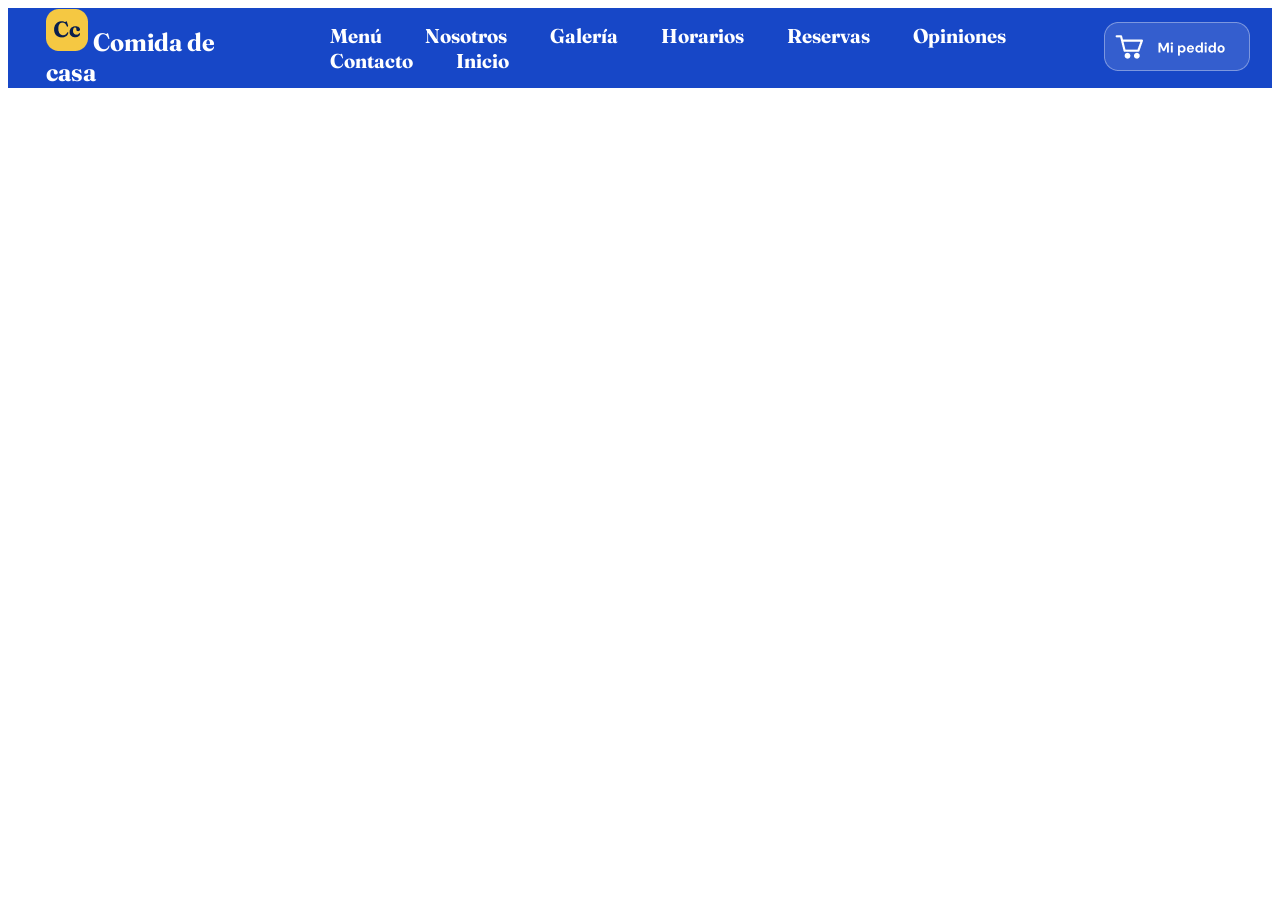
==== index.html @ 41321567 "Finalizacion 16 de Nov" ====
<!DOCTYPE html>
<html lang="en">
<head>
    <meta charset="UTF-8">
    <meta name="viewport" content="width=device-width, initial-scale=1.0">
    <title>Proyecto Final</title>
    <link rel="stylesheet" href="css/styles.css">
    
</head>
<body>
    <div class="container">
        <header class="header">
            <h1 class="logo">
                <img src="assets/icons/Logo.png" alt="Logo de la empresa">
                Comida de casa
            </h1>
            <nav>
                <ul>
                    <a class="texto">Menú</a>
                    <a class="texto">Nosotros</a>
                    <a class="texto">Galería</a>
                    <a class="texto">Horarios</a>
                    <a class="texto">Reservas</a>
                    <a class="texto">Opiniones</a>
                    <a class="texto">Contacto</a>
                    <a class="texto">Inicio</a>
                </ul>
            </nav>
            <button class="boton">
                <img src="assets/icons/Mi pedido.png" alt="Mi pedido">
            </button>
        </header>
        <main class="main">
    </div>
</body>
</html>
---- css/styles.css ----
@font-face {
    font-family: 'Fraunces';
    src: url('../assets/fonts/Fraunces/static/Fraunces_72pt-Bold.ttf') format('truetype');
}
.container {
    display: grid;
    grid-template-areas:
        "header"
        "main"
        "footer";
    grid-template-columns: auto;
    grid-template-rows: auto;
}
.header {
    background-color: #1747C7;
    display: flex;
    grid-area: header;
    margin: 0;
    align-items: center;
    font-family: 'Fraunces', sans-serif;
    width: 100%;
    height: 80px;
    display: flex;
    justify-content: space-between;
}
.main {
    grid-area: main;
    background-color: #1747C7;
}
.footer {
    grid-area: footer;
    background-color: #552906;
    color: white;
    text-align: center;
}
.texto {
    color: white;
    font-size: 20px;
    text-align: center;
    font-style: bold;
    margin: 20px;
}
.logo {
    color: white;
    font-size: 25px;
    margin: 1cm;
}
.boton{
    background-color: #1747C7;
    color: white;
    border: none;
    padding: 10px 20px;
    text-align: right;
    display: inline-block;
    font-size: 16px;
    margin: 4px 2px;
}
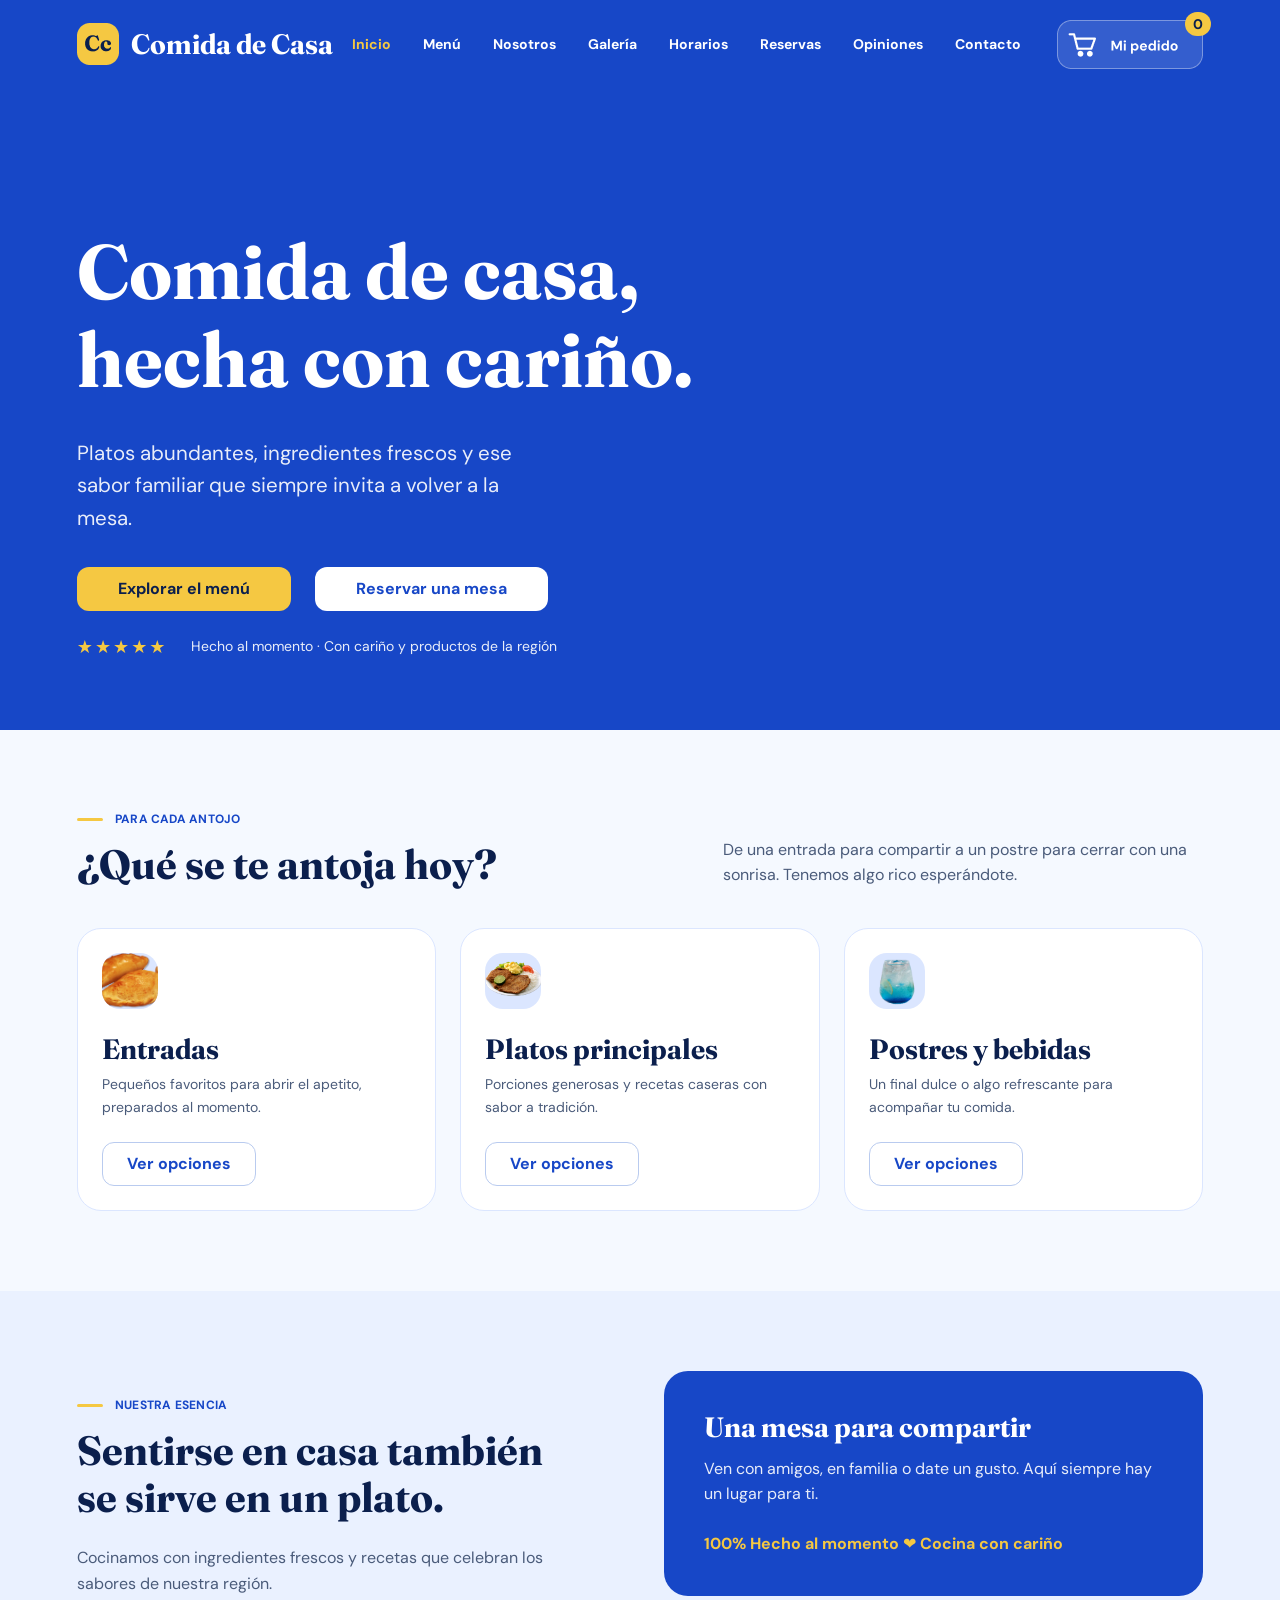
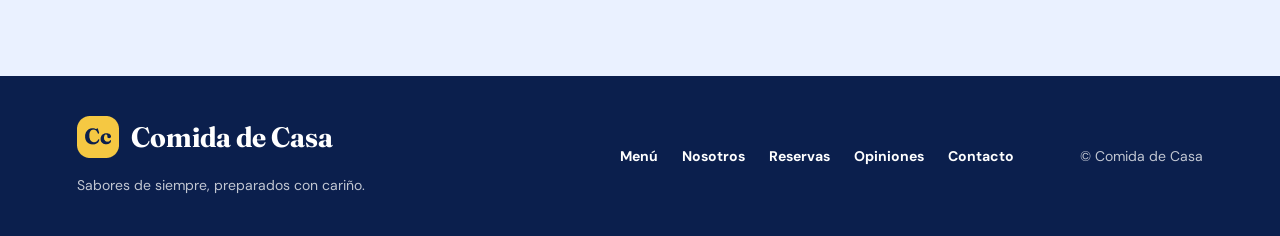
==== commit 36127eb1: "Proyecto Final" ====
--- a/index.html
+++ b/index.html
@@ -1,37 +1,121 @@
 <!DOCTYPE html>
-<html lang="en">
+<html lang="es">
 <head>
     <meta charset="UTF-8">
     <meta name="viewport" content="width=device-width, initial-scale=1.0">
-    <title>Proyecto Final</title>
+    <title>Proyecto</title>
     <link rel="stylesheet" href="css/styles.css">
-    
 </head>
 <body>
     <div class="container">
         <header class="header">
-            <h1 class="logo">
-                <img src="assets/icons/Logo.png" alt="Logo de la empresa">
-                Comida de casa
-            </h1>
-            <nav>
-                <ul>
-                    <a class="texto">Menú</a>
-                    <a class="texto">Nosotros</a>
-                    <a class="texto">Galería</a>
-                    <a class="texto">Horarios</a>
-                    <a class="texto">Reservas</a>
-                    <a class="texto">Opiniones</a>
-                    <a class="texto">Contacto</a>
-                    <a class="texto">Inicio</a>
-                </ul>
+            <a class="logo" href="index.html">
+                <img src="assets/icons/Logo.png" width="42" height="42">
+                <span>Comida de Casa</span>
+            </a>
+            <input class="nav-check sr-only" type="checkbox" id="nav-check" aria-label="Abrir menú">
+            <label class="nav-toggle" for="nav-check">
+                <svg width="22" height="22" viewBox="0 0 24 24" fill="none" stroke="currentColor" stroke-width="2.2" stroke-linecap="round" aria-hidden="true"><path d="M4 7h16M4 12h16M4 17h16"/></svg>
+            </label>
+            <nav class="nav" id="nav" aria-label="Principal">
+                    <a class="texto home" href="index.html" aria-current="page">Inicio</a>
+                    <a class="texto" href="pages/Menu.html">Menú</a>
+                    <a class="texto" href="pages/Nosotros.html">Nosotros</a>
+                    <a class="texto" href="pages/Galeria.html">Galería</a>
+                    <a class="texto" href="pages/Horarios.html">Horarios</a>
+                    <a class="texto" href="pages/Reservas.html">Reservas</a>
+                    <a class="texto" href="pages/Opiniones.html">Opiniones</a>
+                    <a class="texto" href="pages/Contacto.html">Contacto</a>
             </nav>
-            <button class="boton">
-                <img src="assets/icons/Mi pedido.png" alt="Mi pedido">
-            </button>
+            <a class="boton" href="pages/Carrito.html" aria-label="Mi pedido">
+                <img src="assets/icons/Mi_pedido.png" alt="Mi pedido" width="146" height="49">
+                <span class="cart-count" aria-label="Platos en tu pedido">0</span>
+            </a>
         </header>
+
         <main class="main">
+            <section class="hero">
+                <div class="wrap">
+                    <h1>Comida de casa,<br>hecha con cariño.</h1>
+                    <p>Platos abundantes, ingredientes frescos y ese sabor familiar que siempre invita a volver a la mesa.</p>
+                    <div class="hero-actions">
+                        <a class="btn btn-yellow" href="pages/Menu.html">Explorar el menú</a>
+                        <a class="btn btn-white boton-reserva" href="pages/Reservas.html">Reservar una mesa</a>
+                    </div>
+                    <p class="hero-proof">
+                        <span class="stars" aria-hidden="true">★★★★★</span>
+                        <span>Hecho al momento · Con cariño y productos de la región</span>
+                    </p>
+                </div>
+            </section>
+
+            <section class="section">
+                <div class="wrap">
+                    <div class="section-head">
+                        <div>
+                            <p class="eyebrow">Para cada antojo</p>
+                            <h2>¿Qué se te antoja hoy?</h2>
+                        </div>
+                        <p>De una entrada para compartir a un postre para cerrar con una sonrisa. Tenemos algo rico esperándote.</p>
+                    </div>
+                    <div class="grid-3">
+                        <article class="card antojo">
+                            <div class="chip-icon"><img src="assets/img/icono-entradas.png" alt="" onerror="this.remove()"></div>
+                            <h3>Entradas</h3>
+                            <p>Pequeños favoritos para abrir el apetito, preparados al momento.</p>
+                            <a class="btn btn-outline" href="pages/Menu.html#entradas">Ver opciones</a>
+                        </article>
+                        <article class="card antojo">
+                            <div class="chip-icon"><img src="assets/img/icono-platos.png" alt="" onerror="this.remove()"></div>
+                            <h3>Platos principales</h3>
+                            <p>Porciones generosas y recetas caseras con sabor a tradición.</p>
+                            <a class="btn btn-outline" href="pages/Menu.html#platos">Ver opciones</a>
+                        </article>
+                        <article class="card antojo">
+                            <div class="chip-icon"><img src="assets/img/icono-postres.png" alt="" onerror="this.remove()"></div>
+                            <h3>Postres y bebidas</h3>
+                            <p>Un final dulce o algo refrescante para acompañar tu comida.</p>
+                            <a class="btn btn-outline" href="pages/Menu.html#postres">Ver opciones</a>
+                        </article>
+                    </div>
+                </div>
+            </section>
+
+            <section class="section section-alt">
+                <div class="wrap essence">
+                    <div class="essence-text">
+                        <p class="eyebrow">Nuestra esencia</p>
+                        <h2>Sentirse en casa también se sirve en un plato.</h2>
+                        <p>Cocinamos con ingredientes frescos y recetas que celebran los sabores de nuestra región.</p>
+                    </div>
+                    <div class="share-card">
+                        <h3>Una mesa para compartir</h3>
+                        <p>Ven con amigos, en familia o date un gusto. Aquí siempre hay un lugar para ti.</p>
+                        <p class="highlight">100% Hecho al momento &#10084;&#65039; Cocina con cariño</p>
+                    </div>
+                </div>
+            </section>
+        </main>
+
+        <footer class="footer">
+            <div class="footer-inner">
+                <div>
+                    <a class="logo" href="index.html">
+                        <img src="assets/icons/Logo.png" alt="" width="38" height="38">
+                        <span>Comida de Casa</span>
+                    </a>
+                    <p class="footer-tagline">Sabores de siempre, preparados con cariño.</p>
+                </div>
+                <nav class="footer-links" aria-label="Pie de página">
+                    <a href="pages/Menu.html">Menú</a>
+                    <a href="pages/Nosotros.html">Nosotros</a>
+                    <a href="pages/Reservas.html">Reservas</a>
+                    <a href="pages/Opiniones.html">Opiniones</a>
+                    <a href="pages/Contacto.html">Contacto</a>
+                </nav>
+                <p class="footer-copy">&copy; Comida de Casa</p>
+            </div>
+        </footer>
     </div>
 </body>
 </html>
-
--- a/css/styles.css
+++ b/css/styles.css
@@ -1,57 +1,1086 @@
 @font-face {
-    font-family: 'Fraunces';
+    font-family: Fraunces;
     src: url('../assets/fonts/Fraunces/static/Fraunces_72pt-Bold.ttf') format('truetype');
+    font-weight: 700;
+    font-display: swap;
+}
+@font-face {
+    font-family: 'DM Sans';
+    src: url('../assets/fonts/DM_Sans/DMSans-VariableFont_opsz\,wght.ttf') format('truetype');
+    font-weight: 100 1000;
+    font-display: swap;
+}
+:root {
+    --blue: #1747C7;
+    --yellow: #F5C842;
+    --star: #E8A800;
+    --bg: #F5F9FF;
+    --bg-alt: #EAF1FF;
+    --chip: #DBE6FF;
+    --text: #4A5B7A;
+    --ink: #0B1F4D;
+    --muted: #8C9BB8;
+    --edge: #B9CBEF;
+    --w: rgba(255, 255, 255, .9);
+    --w2: rgba(255, 255, 255, .75);
+    --on-line: rgba(255, 255, 255, .15);
+    --radius: 24px;
+    --radius-md: 18px;
+    --radius-sm: 12px;
+    --font-display: 'Fraunces', Georgia, 'Times New Roman', serif;
+    --font-body: 'DM Sans', 'Segoe UI', system-ui, -apple-system, sans-serif;
+    --gutter: clamp(20px, 6vw, 88px);
+}
+*, *::before, *::after {
+    box-sizing: border-box;
+}
+html {
+    scroll-behavior: smooth;
+}
+body {
+    margin: 0;
+    font: 16px / 1.6 var(--font-body);
+    color: var(--text);
+    background: var(--bg);
+    -webkit-font-smoothing: antialiased;
+}
+img {
+    max-width: 100%;
+    display: block;
+}
+a {
+    color: inherit;
+    text-decoration: none;
+}
+ul {
+    list-style: none;
+    margin: 0;
+    padding: 0;
+}
+h1, h2, h3, h4, p {
+    margin: 0;
+}
+h1, h2, h3, h4 {
+    font-family: var(--font-display);
+    font-weight: 700;
+    line-height: 1.15;
+    color: var(--ink);
+}
+:focus-visible {
+    outline: 3px solid var(--yellow);
+    outline-offset: 3px;
+    border-radius: var(--radius-sm);
+}
+.sr-only {
+    position: absolute;
+    width: 1px;
+    height: 1px;
+    margin: -1px;
+    padding: 0;
+    overflow: hidden;
+    clip: rect(0 0 0 0);
+    white-space: nowrap;
+    border: 0;
+}
+.wrap {
+    width: 100%;
+    padding-inline: var(--gutter);
+    margin-inline: auto;
+    max-width: 1440px;
 }
 .container {
     display: grid;
-    grid-template-areas:
-        "header"
-        "main"
-        "footer";
-    grid-template-columns: auto;
-    grid-template-rows: auto;
+    grid-template-areas: "header" "main" "footer";
+    grid-template-columns: minmax(0, 1fr);
+    grid-template-rows: auto 1fr auto;
+    min-height: 100vh;
 }
 .header {
-    background-color: #1747C7;
-    display: flex;
     grid-area: header;
-    margin: 0;
-    align-items: center;
-    font-family: 'Fraunces', sans-serif;
+    position: relative;
+    z-index: 20;
+    display: flex;
+    align-items: center;
+    gap: 24px;
+    height: 88px;
+    padding-inline: var(--gutter);
+    background: var(--blue);
+    font-family: var(--font-display);
+}
+.logo {
+    display: inline-flex;
+    align-items: center;
+    gap: 12px;
+    color: #FFF;
+    font: 700 28px / 1 var(--font-display);
+    white-space: nowrap;
+}
+.logo img {
+    width: 42px;
+    height: 42px;
+}
+.nav {
+    display: flex;
+    align-items: center;
+    gap: 8px;
+    margin: 0 auto 0 24px;
+}
+.texto {
+    position: relative;
+    display: inline-block;
+    padding: 30px 12px;
+    color: #FFF;
+    font: 700 14px / 1 var(--font-body);
+    text-align: center;
+    transition: color .2s ease;
+}
+.texto:hover, .texto[aria-current=page] {
+    color: var(--yellow);
+}
+.texto[aria-current=page]:not(.home)::after {
+    content: "";
+    position: absolute;
+    left: 12px;
+    right: 12px;
+    bottom: 20px;
+    height: 3px;
+    border-radius: 3px;
+    background: var(--yellow);
+}
+.boton {
+    position: relative;
+    flex-shrink: 0;
+    display: inline-block;
+    width: 146px;
+    height: 49px;
+    padding: 0;
+    border: 0;
+    background: 0 0;
+    cursor: pointer;
+}
+.boton > img {
     width: 100%;
-    height: 80px;
-    display: flex;
-    justify-content: space-between;
+    height: 100%;
+}
+.cart-count {
+    position: absolute;
+    top: -8px;
+    right: -8px;
+    min-width: 24px;
+    height: 24px;
+    padding-inline: 8px;
+    display: grid;
+    place-items: center;
+    border-radius: 999px;
+    background: var(--yellow);
+    color: var(--ink);
+    font: 700 14px / 1 var(--font-body);
+}
+.nav-toggle {
+    display: none;
+    margin-left: auto;
+    width: 48px;
+    height: 48px;
+    border: 1px solid rgba(255, 255, 255, .35);
+    border-radius: var(--radius-sm);
+    background: var(--on-line);
+    color: #FFF;
+    cursor: pointer;
+    place-items: center;
 }
 .main {
     grid-area: main;
-    background-color: #1747C7;
+    width: 100%;
+    background: var(--bg);
 }
 .footer {
     grid-area: footer;
-    background-color: #552906;
-    color: white;
+    background: var(--ink);
+    color: #FFF;
+}
+.footer-inner {
+    display: grid;
+    grid-template-columns: 1.2fr 1fr auto;
+    align-items: center;
+    gap: 24px 40px;
+    padding: 40px var(--gutter);
+}
+.footer-tagline {
+    margin-top: 8px;
+    font-size: 14px;
+    color: var(--w2);
+}
+.footer-links {
+    display: flex;
+    flex-wrap: wrap;
+    gap: 8px 24px;
+}
+.footer-links a {
+    font-weight: 700;
+    font-size: 14px;
+    color: #FFF;
+}
+.footer-links a:hover {
+    color: var(--yellow);
+}
+.footer-copy {
+    font-size: 14px;
+    color: var(--w2);
+    text-align: right;
+}
+.dish-cat, .eyebrow {
+    font-size: 12px;
+    font-weight: 700;
+    letter-spacing: .02em;
+    text-transform: uppercase;
+    color: var(--blue);
+}
+.eyebrow {
+    display: flex;
+    align-items: center;
+    gap: 12px;
+}
+.eyebrow::before {
+    content: "";
+    width: 26px;
+    height: 3px;
+    border-radius: 3px;
+    background: var(--yellow);
+}
+.btn {
+    display: inline-flex;
+    align-items: center;
+    justify-content: center;
+    gap: 8px;
+    padding: 12px 32px;
+    border: 1px solid transparent;
+    border-radius: var(--radius-sm);
+    font: 700 16px / 1.15 var(--font-body);
+    cursor: pointer;
+    transition: transform .2s ease, background-color .2s ease, box-shadow .2s ease;
+}
+.btn:hover {
+    transform: translateY(-1px);
+}
+.btn:active {
+    transform: none;
+}
+.btn-yellow {
+    background: var(--yellow);
+    color: var(--ink);
+}
+.btn-yellow:hover {
+    background: #F7D25F;
+}
+.btn-white {
+    background: #FFF;
+    color: var(--blue);
+    border-color: var(--w);
+}
+.btn-blue {
+    background: var(--blue);
+    color: #FFF;
+}
+.btn-blue:hover {
+    background: #1239A3;
+}
+.btn-outline {
+    background: #FFF;
+    color: var(--blue);
+    border-color: var(--edge);
+    padding: 12px 24px;
+}
+.btn-outline:hover, .chip:hover, .qty button:hover {
+    background: var(--bg-alt);
+}
+.btn-block {
+    width: 100%;
+}
+.card {
+    background: #FFF;
+    border: 1px solid var(--chip);
+    border-radius: var(--radius);
+}
+.avatar, .chip-icon {
+    display: grid;
+    place-items: center;
+    background: var(--chip);
+    color: var(--blue);
+}
+.chip-icon {
+    width: 56px;
+    height: 56px;
+    border-radius: var(--radius-md);
+    overflow: hidden;
+}
+.cart-thumb img, .chip-icon img, .media img {
+    width: 100%;
+    height: 100%;
+    object-fit: cover;
+}
+.grid-3 {
+    display: grid;
+    grid-template-columns: repeat(3, minmax(0, 1fr));
+    gap: 24px;
+}
+.media {
+    position: relative;
+    overflow: hidden;
+    background: var(--tone, var(--bg-alt));
+}
+.media img {
+    position: absolute;
+    inset: 0;
+}
+.tone-1, .tone-2 {
+    --tone: #F8E8C8;
+}
+.tone-3 {
+    --tone: var(--chip);
+}
+.banner, .share-card {
+    border-radius: var(--radius);
+    background: var(--blue);
+    color: var(--w);
+}
+.banner {
+    display: flex;
+    align-items: center;
+    justify-content: space-between;
+    gap: 24px 40px;
+    flex-wrap: wrap;
+    padding: 40px;
+}
+.banner h2 {
+    color: #FFF;
+    font-size: 40px;
+    margin-bottom: 16px;
+}
+.banner p {
+    font-size: 18px;
+}
+.banner-actions {
+    display: flex;
+    flex-wrap: wrap;
+    gap: 16px;
+    margin-top: 24px;
+}
+.form-status {
+    margin-top: 16px;
+    font-size: 14px;
+    font-weight: 700;
+    color: var(--blue);
+}
+.hero {
+    background: var(--blue);
+    color: #FFF;
+    padding-block: clamp(64px, 11vw, 140px) clamp(56px, 7vw, 72px);
+}
+.hero h1 {
+    color: #FFF;
+    font-size: clamp(44px, 6vw, 80px);
+    line-height: 1.15;
+}
+.hero p {
+    margin-top: 32px;
+    max-width: 480px;
+    font-size: clamp(18px, 1.6vw, 22px);
+    color: var(--w);
+}
+.hero-actions {
+    display: flex;
+    flex-wrap: wrap;
+    gap: 24px;
+    margin-top: 32px;
+}
+.hero-actions .btn {
+    padding-inline: 40px;
+}
+.hero .hero-proof {
+    max-width: none;
+    display: flex;
+    align-items: center;
+    flex-wrap: wrap;
+    gap: 8px 24px;
+    margin-top: 24px;
+    font-size: 14px;
+}
+.stars {
+    color: var(--yellow);
+    font-size: 18px;
+    letter-spacing: 2px;
+    line-height: 1;
+}
+.section {
+    padding-block: 80px;
+}
+.section-alt {
+    background: var(--bg-alt);
+}
+.section-head {
+    display: flex;
+    justify-content: space-between;
+    align-items: flex-end;
+    gap: 24px 48px;
+    flex-wrap: wrap;
+    margin-bottom: 40px;
+}
+.essence h2, .section-head h2, .values-block h2 {
+    margin-top: 12px;
+    font-size: clamp(30px, 3.2vw, 42px);
+}
+.section-head p {
+    max-width: 480px;
+}
+.antojo {
+    display: flex;
+    flex-direction: column;
+    align-items: flex-start;
+    padding: 24px;
+}
+.antojo h3 {
+    margin-top: 24px;
+}
+.antojo p {
+    margin: 8px 0 24px;
+    font-size: 14px;
+    flex: 1;
+}
+.essence {
+    display: grid;
+    grid-template-columns: 1fr 1fr;
+    align-items: center;
+    gap: 48px;
+}
+.essence h2 {
+    max-width: 18ch;
+}
+.essence-text > p {
+    margin-top: 24px;
+    max-width: 480px;
+}
+.share-card {
+    padding: 40px;
+}
+.share-card h3 {
+    color: #FFF;
+    font-size: 28px;
+}
+.share-card p {
+    margin-top: 12px;
+    max-width: 480px;
+}
+.share-card .highlight {
+    margin-top: 24px;
+    font-weight: 700;
+    color: var(--yellow);
+}
+.page-head {
+    padding-block: 80px 56px;
+}
+.page-head h1 {
+    margin-top: 16px;
+    font-size: clamp(40px, 5.2vw, 68px);
+    color: var(--blue);
+}
+.page-head p {
+    margin-top: 16px;
+    max-width: 680px;
+    font-size: clamp(18px, 1.6vw, 22px);
+}
+.page-body {
+    padding-bottom: 80px;
+}
+.notice {
+    margin-bottom: 24px;
+    padding: 12px 24px;
+    border: 1px solid #F2E3A2;
+    border-radius: var(--radius-sm);
+    background: #FFF6D6;
+    color: #6B5200;
+    font-size: 14px;
+}
+.filters {
+    display: flex;
+    flex-wrap: wrap;
+    gap: 12px;
+    margin-bottom: 32px;
+}
+.chip {
+    padding: 12px 24px;
+    border: 1px solid var(--chip);
+    border-radius: 999px;
+    background: #FFF;
+    color: var(--text);
+    font-family: var(--font-body);
+    font-weight: 700;
+    font-size: 14px;
+    cursor: pointer;
+    transition: background-color .2s ease, color .2s ease;
+}
+.chip[aria-pressed=true] {
+    background: var(--blue);
+    border-color: var(--blue);
+    color: #FFF;
+}
+.dish {
+    display: flex;
+    flex-direction: column;
+    overflow: hidden;
+}
+.dish[hidden] {
+    display: none;
+}
+.dish .media, .shot .media {
+    border-radius: var(--radius) var(--radius) var(--radius-md) var(--radius-md);
+}
+.dish .media {
+    height: 132px;
+}
+.dish-body {
+    display: flex;
+    flex-direction: column;
+    flex: 1;
+    padding: 24px;
+}
+.dish h3 {
+    margin-top: 8px;
+}
+.dish p, .shot p, .value p {
+    margin-top: 8px;
+    font-size: 14px;
+}
+.dish p {
+    flex: 1;
+}
+.dish-foot {
+    display: flex;
+    align-items: center;
+    justify-content: space-between;
+    gap: 12px;
+    margin-top: 16px;
+}
+.price {
+    font-size: 18px;
+    font-weight: 700;
+    color: var(--ink);
+}
+.btn-add {
+    padding: 8px 24px;
+    border-radius: var(--radius-sm);
+    font-size: 14px;
+}
+.toast {
+    position: fixed;
+    left: 50%;
+    bottom: 24px;
+    z-index: 50;
+    transform: translate(-50%, 24px);
+    opacity: 0;
+    pointer-events: none;
+    padding: 12px 24px;
+    border-radius: 999px;
+    background: var(--ink);
+    color: #FFF;
+    font-weight: 700;
+    font-size: 14px;
+    transition: opacity .2s ease, transform .2s ease;
+}
+.toast.is-visible {
+    opacity: 1;
+    transform: translate(-50%, 0);
+}
+.antojo h3, .dish h3, .panel-tint h2, .schedule h3, .shot h3, .value h3 {
+    font-size: 28px;
+}
+.story {
+    display: grid;
+    grid-template-columns: 1.1fr 1fr;
+    align-items: center;
+    gap: 80px;
+}
+.story-media {
+    aspect-ratio: 560 / 430;
+    border-radius: var(--radius);
+    background: linear-gradient(160deg, var(--blue), var(--ink));
+}
+.story-text h2 {
+    margin-top: 16px;
+    font-size: clamp(30px, 3.2vw, 42px);
+    max-width: 12ch;
+}
+.story-text p {
+    margin-top: 24px;
+    max-width: 480px;
+    line-height: 1.75;
+}
+.values-block {
+    margin-top: 80px;
+}
+.values-block h2 {
+    margin-bottom: 40px;
+}
+.value {
+    padding: 24px;
+}
+.value h3 {
+    margin-top: 24px;
+}
+.shot {
+    overflow: hidden;
+}
+.shot .media {
+    height: 252px;
+}
+.shot-body {
+    padding: 24px 24px 24px;
+}
+.schedule {
+    position: relative;
+    padding: 24px 24px 24px 32px;
+    min-height: 220px;
+}
+.schedule::before {
+    content: "";
+    position: absolute;
+    left: 0;
+    top: 24px;
+    bottom: 24px;
+    width: 6px;
+    border-radius: 3px;
+    background: var(--yellow);
+}
+.schedule li {
+    margin-top: 12px;
+    font-size: 18px;
+}
+.schedule ul {
+    margin-top: 16px;
+}
+.reviews-cta, .schedule-cta {
+    margin-top: 56px;
+}
+.split {
+    display: grid;
+    grid-template-columns: .8fr 1.2fr;
+    align-items: start;
+    gap: 56px;
+}
+.side-title {
+    font-size: 28px;
+}
+.side-text {
+    margin-top: 16px;
+    max-width: 480px;
+}
+.note-card {
+    display: flex;
+    flex-wrap: wrap;
+    align-items: center;
+    gap: 16px;
+    margin-top: 40px;
+    padding: 24px;
+}
+.note-card h3 {
+    font-size: 18px;
+    flex: 1 1 200px;
+}
+.note-card p {
+    flex-basis: 100%;
+    font-size: 14px;
+}
+.form-card, .panel {
+    padding: 40px;
+    border-radius: var(--radius);
+}
+.form-card h2, .panel h2 {
+    font-size: 28px;
+}
+.form-card h2 {
+    margin-bottom: 24px;
+}
+.form-grid {
+    display: grid;
+    grid-template-columns: 1fr 1fr;
+    gap: 16px 40px;
+}
+.field {
+    display: flex;
+    flex-direction: column;
+    gap: 8px;
+}
+.field.full {
+    grid-column: 1 / -1;
+}
+.field label {
+    font-size: 14px;
+    font-weight: 700;
+    color: var(--ink);
+}
+.field :is(input,select,textarea) {
+    width: 100%;
+    min-height: 48px;
+    padding: 12px 16px;
+    border: 1px solid var(--edge);
+    border-radius: var(--radius-sm);
+    background: #FFF;
+    color: var(--ink);
+    font: 14px var(--font-body);
+}
+.field textarea {
+    min-height: 140px;
+    resize: vertical;
+}
+.field ::placeholder {
+    color: var(--muted);
+}
+.field :is(input,select,textarea):focus {
+    outline: 3px solid rgba(23, 71, 199, .25);
+    border-color: var(--blue);
+}
+.form-card .btn-block, .panel .btn-block {
+    margin-top: 24px;
+    padding-block: 16px;
+}
+.fine {
+    margin-top: 12px;
+    font-size: 14px;
+    color: var(--text);
+}
+.review {
+    display: flex;
+    flex-direction: column;
+    gap: 16px;
+    padding: 24px;
+}
+.review .stars {
+    color: var(--star);
+}
+.review blockquote {
+    margin: 0;
+    flex: 1;
+    font-size: 14px;
+    line-height: 1.75;
+}
+.review-author {
+    display: flex;
+    align-items: center;
+    gap: 16px;
+    margin-top: 8px;
+}
+.avatar {
+    width: 48px;
+    height: 48px;
+    border-radius: 50%;
+    font-size: 14px;
+    font-weight: 700;
+}
+.review-name {
+    font-weight: 700;
+    color: var(--ink);
+    line-height: 1.3;
+}
+.review-role {
+    font-size: 14px;
+    line-height: 1.3;
+}
+.info-list {
+    display: grid;
+    gap: 16px;
+}
+.info {
+    padding: 24px 24px;
+    border-radius: var(--radius-md);
+}
+.info small {
+    display: block;
+    font-size: 14px;
+}
+.info strong {
+    display: block;
+    margin-top: 8px;
+    font-size: 18px;
+    color: var(--ink);
+    line-height: 1.3;
+}
+.map-card {
+    display: flex;
+    align-items: center;
+    justify-content: center;
+    gap: 16px;
+    min-height: 132px;
+    margin-top: 16px;
+    border-radius: var(--radius-md);
+    background: var(--bg-alt);
+    color: var(--blue);
+    font-weight: 700;
+    font-size: 18px;
+}
+.cart-layout {
+    display: grid;
+    grid-template-columns: 1.65fr 1fr;
+    align-items: start;
+    gap: 40px;
+}
+.aside-stack {
+    display: grid;
+    gap: 32px;
+}
+.cart-items {
+    margin-top: 24px;
+}
+.cart-item {
+    position: relative;
+    display: flex;
+    align-items: center;
+    gap: 24px;
+    padding: 24px 40px 24px 0;
+    border-bottom: 1px solid var(--chip);
+}
+.cart-thumb {
+    flex-shrink: 0;
+    width: 88px;
+    height: 88px;
+    border-radius: var(--radius-md);
+    background: var(--chip);
+    overflow: hidden;
+}
+.cart-info {
+    flex: 1;
+    min-width: 0;
+}
+.cart-name {
+    font-size: 18px;
+    font-weight: 700;
+    color: var(--ink);
+    line-height: 1.3;
+}
+.cart-unit {
+    font-size: 14px;
+}
+.qty {
+    display: inline-flex;
+    align-items: center;
+    gap: 16px;
+    margin-top: 12px;
+}
+.qty button {
+    width: 32px;
+    height: 32px;
+    border: 1px solid var(--edge);
+    border-radius: var(--radius-sm);
+    background: #FFF;
+    color: var(--blue);
+    font-size: 18px;
+    font-weight: 700;
+    line-height: 1;
+    cursor: pointer;
+}
+.qty output {
+    min-width: 20px;
     text-align: center;
-}
-.texto {
-    color: white;
-    font-size: 20px;
-    text-align: center;
-    font-style: bold;
-    margin: 20px;
-}
-.logo {
-    color: white;
-    font-size: 25px;
-    margin: 1cm;
-}
-.boton{
-    background-color: #1747C7;
-    color: white;
-    border: none;
-    padding: 10px 20px;
-    text-align: right;
-    display: inline-block;
-    font-size: 16px;
-    margin: 4px 2px;
+    font-weight: 700;
+    color: var(--ink);
+}
+.remove {
+    position: absolute;
+    top: 24px;
+    right: 0;
+    width: 32px;
+    height: 32px;
+    border: 0;
+    border-radius: var(--radius-sm);
+    background: 0 0;
+    color: var(--muted);
+    font-size: 18px;
+    line-height: 1;
+    cursor: pointer;
+}
+.remove:hover {
+    color: var(--blue);
+    background: var(--bg-alt);
+}
+.cart-empty {
+    padding: 40px 0 12px;
+}
+.cart-empty strong {
+    display: block;
+    font-family: var(--font-display);
+    font-size: 18px;
+    color: var(--ink);
+}
+.cart-empty p {
+    margin-top: 8px;
+}
+.cart-more {
+    margin-top: 40px;
+}
+.cart-more h3 {
+    font-size: 18px;
+}
+.cart-more p {
+    margin: 8px 0 24px;
+    font-size: 14px;
+}
+.summary-lines {
+    margin-top: 24px;
+}
+.summary-lines li {
+    display: flex;
+    justify-content: space-between;
+    gap: 16px;
+    padding-block: 12px;
+    font-size: 14px;
+}
+.summary-lines li span:last-child {
+    font-weight: 700;
+    color: var(--ink);
+}
+.total {
+    display: flex;
+    align-items: baseline;
+    justify-content: space-between;
+    gap: 16px;
+    margin-top: 12px;
+    padding-top: 24px;
+    border-top: 1px solid var(--chip);
+}
+.total span:first-child {
+    font-size: 18px;
+    font-weight: 700;
+    color: var(--ink);
+}
+.total span:last-child {
+    font-family: var(--font-display);
+    font-weight: 700;
+    font-size: 28px;
+    color: var(--blue);
+}
+.panel-tint {
+    background: var(--bg-alt);
+    border-color: var(--bg-alt);
+}
+.panel-tint h2 {
+    margin-bottom: 16px;
+}
+.panel-tint .field + .field {
+    margin-top: 12px;
+}
+@media (max-width: 1120px) {
+    .nav-toggle {
+        display: grid;
+    }
+    .nav-check:focus-visible + .nav-toggle {
+        outline: 3px solid var(--yellow);
+        outline-offset: 3px;
+    }
+    .nav {
+        position: absolute;
+        top: 88px;
+        left: 0;
+        right: 0;
+        flex-direction: column;
+        align-items: stretch;
+        gap: 0;
+        margin: 0;
+        padding: 8px var(--gutter) 24px;
+        background: var(--blue);
+        border-top: 1px solid var(--on-line);
+        box-shadow: 0 18px 30px rgba(11, 31, 77, .25);
+        visibility: hidden;
+        opacity: 0;
+        transform: translateY(-8px);
+        transition: opacity .2s ease, transform .2s ease, visibility .2s;
+    }
+    .nav-check:checked ~ .nav {
+        visibility: visible;
+        opacity: 1;
+        transform: none;
+    }
+    .texto {
+        padding: 16px 4px;
+        text-align: left;
+        font-size: 16px;
+        border-bottom: 1px solid var(--on-line);
+    }
+    .texto[aria-current=page]:not(.home)::after {
+        left: 4px;
+        right: auto;
+        width: 28px;
+        bottom: 10px;
+    }
+    .grid-3 {
+        grid-template-columns: repeat(2, minmax(0, 1fr));
+    }
+    .cart-layout, .essence, .split, .story {
+        grid-template-columns: 1fr;
+    }
+    .split, .story {
+        gap: 40px;
+    }
+    .footer-inner {
+        grid-template-columns: 1fr;
+    }
+    .footer-copy {
+        text-align: left;
+    }
+}
+@media (max-width: 640px) {
+    .grid-3 {
+        grid-template-columns: 1fr;
+    }
+    .header {
+        gap: 8px;
+        padding-inline: 16px;
+    }
+    .logo {
+        font-size: 18px;
+        min-width: 0;
+    }
+    .header .logo span {
+        overflow: hidden;
+        text-overflow: ellipsis;
+    }
+    .logo img {
+        width: 36px;
+        height: 36px;
+    }
+    .boton {
+        width: 120px;
+        height: 41px;
+    }
+    .cart-count {
+        min-width: 20px;
+        height: 20px;
+        font-size: 12px;
+    }
+    .section {
+        padding-block: 56px;
+    }
+    .page-head {
+        padding-block: 48px 40px;
+    }
+    .banner {
+        padding: 24px;
+    }
+    .banner h2 {
+        font-size: 28px;
+    }
+    .form-grid {
+        grid-template-columns: 1fr;
+    }
+    .form-card, .panel {
+        padding: 24px;
+    }
+    .hero-actions .btn {
+        width: 100%;
+        padding-inline: 24px;
+    }
+    .cart-item {
+        gap: 16px;
+    }
+    .cart-thumb {
+        width: 68px;
+        height: 68px;
+    }
 }
